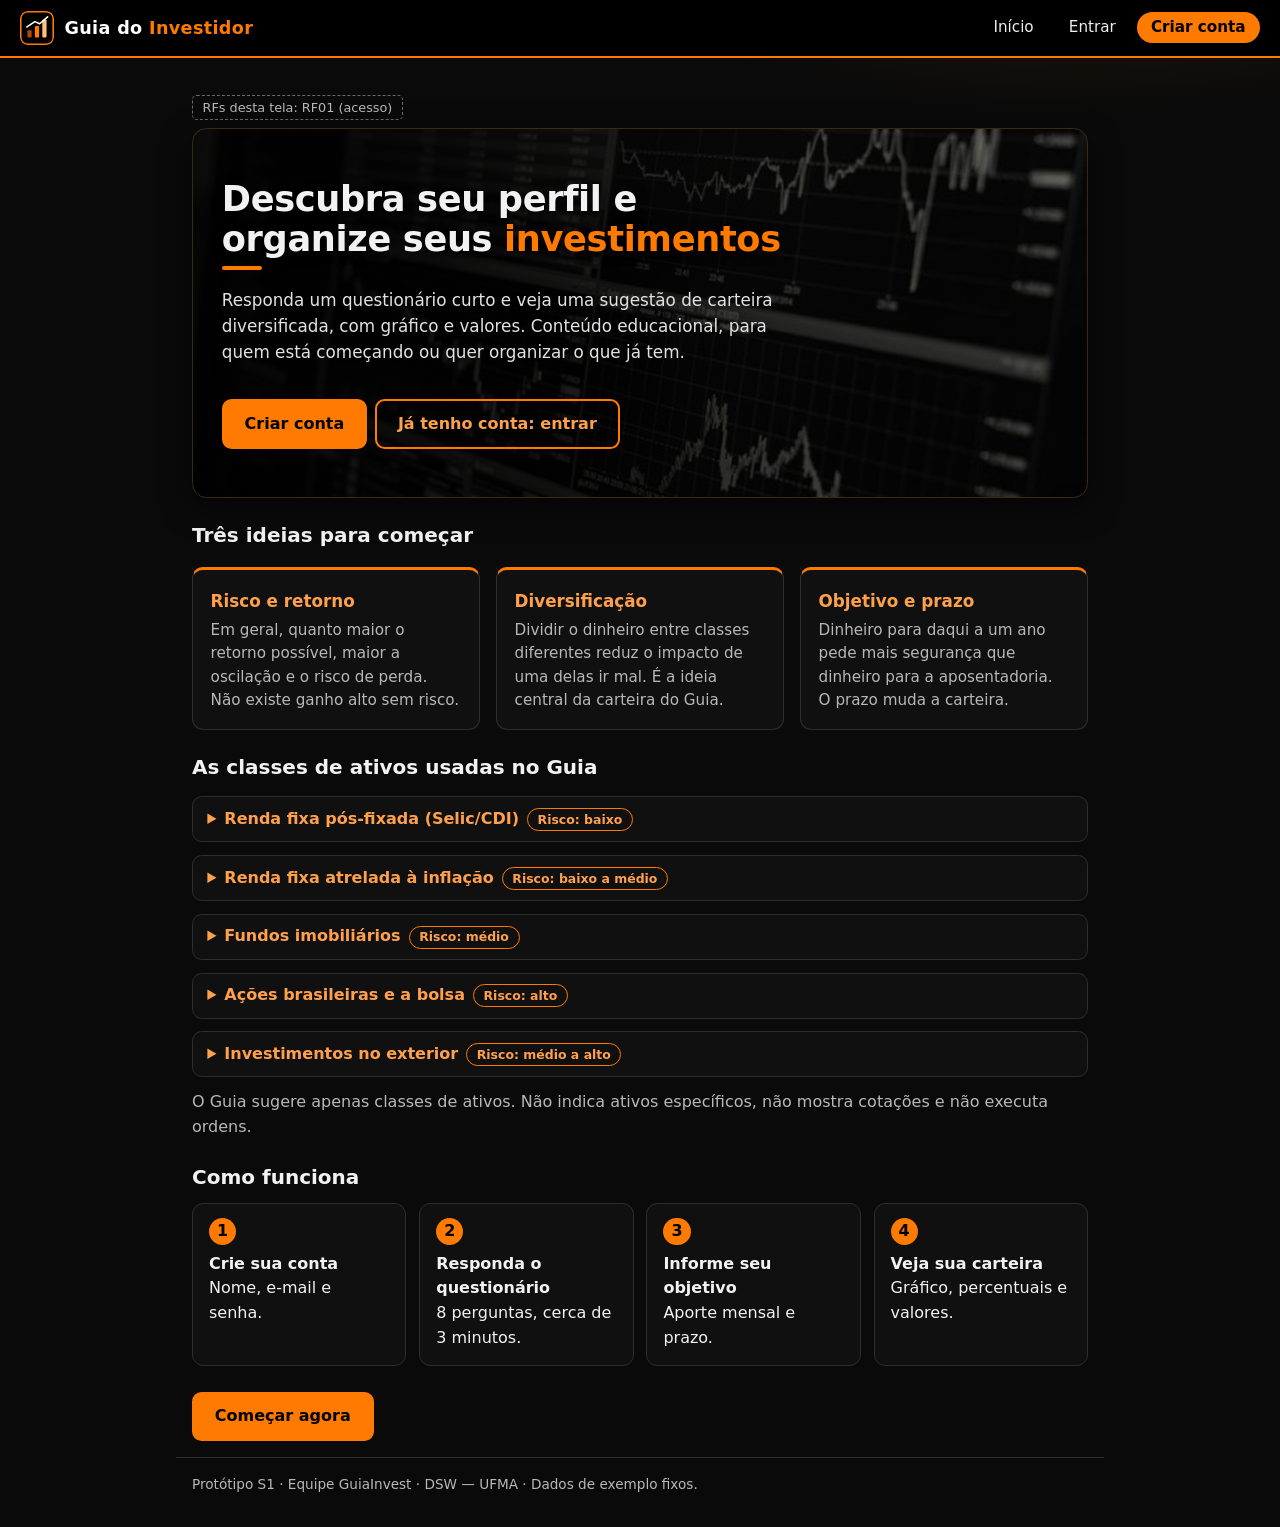
==== codigo/index.html @ d6423c80 "Protótipo S1 · Equipe GuiaInvest · DSW — UFMA" ====
<!DOCTYPE html>
<!-- Protótipo Guia do Investidor (S1). Tela: Página inicial. RFs atendidos: RF01 (acesso). HTML e CSS; app.js só para efeitos visuais opcionais, sem lógica. -->
<html lang="pt-BR"><head><meta charset="utf-8"><meta name="viewport" content="width=device-width, initial-scale=1">
<title>Página inicial — Guia do Investidor</title><link rel="stylesheet" href="style.css"></head>
<body><a class="skip" href="#conteudo">Pular para o conteúdo</a>
<header><a class="brand" href="index.html"><img src="logo.svg" alt="" width="34" height="34"><span>Guia do <b>Investidor</b></span></a><nav class="nav-pub" aria-label="Principal"><ul><li><a href="index.html">Início</a></li><li><a href="01-login.html">Entrar</a></li><li><a href="02-cadastro.html" class="cta">Criar conta</a></li></ul></nav></header>
<main id="conteudo"><p class="rf">RFs desta tela: RF01 (acesso)</p>
<section class="hero card"><h1>Descubra seu perfil e organize seus <em>investimentos</em></h1>
<p>Responda um questionário curto e veja uma sugestão de carteira diversificada, com gráfico e valores. Conteúdo educacional, para quem está começando ou quer organizar o que já tem.</p>
<a class="btn" href="02-cadastro.html">Criar conta</a><a class="btn sec" href="01-login.html">Já tenho conta: entrar</a></section>
<section aria-labelledby="b"><h2 id="b">Três ideias para começar</h2><div class="cols">
<div class="mini"><h3>Risco e retorno</h3><p>Em geral, quanto maior o retorno possível, maior a oscilação e o risco de perda. Não existe ganho alto sem risco.</p></div>
<div class="mini"><h3>Diversificação</h3><p>Dividir o dinheiro entre classes diferentes reduz o impacto de uma delas ir mal. É a ideia central da carteira do Guia.</p></div>
<div class="mini"><h3>Objetivo e prazo</h3><p>Dinheiro para daqui a um ano pede mais segurança que dinheiro para a aposentadoria. O prazo muda a carteira.</p></div></div></section>
<section aria-labelledby="c"><h2 id="c">As classes de ativos usadas no Guia</h2>
<details><summary>Renda fixa pós-fixada (Selic/CDI)<span class="tag">Risco: baixo</span></summary><p>Aplicações cujo rendimento acompanha a taxa básica de juros (Selic) ou o CDI. Costumam oscilar pouco e servem de base de segurança.</p></details>
<details><summary>Renda fixa atrelada à inflação<span class="tag">Risco: baixo a médio</span></summary><p>O rendimento combina uma taxa definida com um índice de inflação, para proteger o poder de compra no longo prazo. O valor pode variar se for resgatado antes do vencimento.</p></details>
<details><summary>Fundos imobiliários<span class="tag">Risco: médio</span></summary><p>Fundos que investem em imóveis ou em papéis do setor imobiliário. As cotas são negociadas na bolsa e costumam distribuir rendimentos periódicos, mas o preço da cota oscila.</p></details>
<details><summary>Ações brasileiras e a bolsa<span class="tag">Risco: alto</span></summary><p>Ação é uma pequena parte de uma empresa. As ações são negociadas na bolsa de valores (a B3, no Brasil), e o preço sobe e desce todos os dias. Tende a fazer mais sentido para prazos longos.</p></details>
<details><summary>Investimentos no exterior<span class="tag">Risco: médio a alto</span></summary><p>Ativos de outras economias, que ajudam a diversificar, mas sofrem também com a variação do câmbio (o valor do dólar, por exemplo).</p></details>
<p class="sub">O Guia sugere apenas classes de ativos. Não indica ativos específicos, não mostra cotações e não executa ordens.</p></section>
<section aria-labelledby="d"><h2 id="d">Como funciona</h2><ol class="passos"><li><strong>Crie sua conta</strong><br>Nome, e-mail e senha.</li><li><strong>Responda o questionário</strong><br>8 perguntas, cerca de 3 minutos.</li><li><strong>Informe seu objetivo</strong><br>Aporte mensal e prazo.</li><li><strong>Veja sua carteira</strong><br>Gráfico, percentuais e valores.</li></ol>
<a class="btn" href="02-cadastro.html">Começar agora</a></section></main>
<footer>Protótipo S1 · Equipe GuiaInvest · DSW — UFMA · Dados de exemplo fixos.</footer><script src="app.js" defer></script></body></html>
---- codigo/style.css ----
:root{--bg:#0a0a0a;--card:#141414;--card2:#1c1c1c;--bd:#2e2e2e;--tx:#f2f2f2;--mut:#b8b8b8;--or:#ff7a00;--or2:#ffa04d;--focus:#ffd166;--err:#ff8a80}
*{box-sizing:border-box}
html{scroll-behavior:smooth}
body{margin:0;font-family:"Segoe UI",system-ui,-apple-system,Arial,sans-serif;background:var(--bg) radial-gradient(60rem 28rem at 85% -10%,rgba(255,122,0,.18),transparent 60%) no-repeat;color:var(--tx);line-height:1.55;min-height:100vh}
.skip{position:absolute;left:-999px;top:0;background:var(--or);color:#000;padding:.5rem 1rem;font-weight:700}.skip:focus{left:0;z-index:9}
a{color:var(--or2)}
a:focus-visible,input:focus-visible,button:focus-visible,summary:focus-visible,[tabindex]:focus-visible{outline:3px solid var(--focus);outline-offset:2px}
header{background:#000;border-bottom:2px solid var(--or);padding:.7rem 1.25rem;display:flex;flex-wrap:wrap;gap:.5rem 1.5rem;align-items:center;justify-content:space-between;position:sticky;top:0;z-index:5}
.brand{display:flex;align-items:center;gap:.65rem;color:#fff;text-decoration:none;font-weight:800;font-size:1.1rem;letter-spacing:.02em}
.brand span b{color:var(--or)}
.brand img{display:block;border-radius:8px;transition:transform .3s}.brand:hover img{transform:rotate(-8deg) scale(1.08)}
nav ul{list-style:none;margin:0;padding:0;display:flex;flex-wrap:wrap;gap:.25rem .4rem}
nav a{color:#eee;text-decoration:none;padding:.4rem .9rem;border-radius:2rem;font-size:.95rem;transition:background .2s,color .2s}
nav a:hover{background:var(--or);color:#000}
main{max-width:58rem;margin:0 auto;padding:1.5rem 1rem 1rem}
main.auth{max-width:27rem;padding-top:2.5rem}
.logo-big{display:block;margin:0 auto .8rem;border-radius:16px;box-shadow:0 0 32px rgba(255,122,0,.45);animation:float 4s ease-in-out infinite}
@keyframes float{50%{transform:translateY(-6px)}}
.auth h1,.auth .sub{text-align:center}
.card{background:linear-gradient(180deg,var(--card2),var(--card));border:1px solid var(--bd);border-radius:.9rem;padding:1.6rem;margin-bottom:1rem;box-shadow:0 10px 30px rgba(0,0,0,.5);animation:up .5s ease both}
@keyframes up{from{opacity:0;transform:translateY(14px)}}
h1{font-size:1.6rem;margin:.1rem 0 .4rem;letter-spacing:-.01em}
h1::after{content:"";display:block;width:2.5rem;height:4px;background:var(--or);border-radius:4px;margin-top:.4rem}
.auth h1::after{margin-inline:auto}
.sub{color:var(--mut);margin:0 0 1rem}
.rf{display:inline-block;color:var(--mut);border:1px dashed #6a6a6a;border-radius:.3rem;padding:.1rem .6rem;font-size:.8rem;margin-bottom:.5rem}
.steps{list-style:none;display:flex;gap:.4rem;padding:0;margin:0 0 1rem;font-size:.85rem;flex-wrap:wrap}
.steps li{padding:.3rem .9rem;border-radius:2rem;background:var(--card2);border:1px solid var(--bd);color:var(--mut)}
.steps li.on{background:var(--or);border-color:var(--or);color:#000;font-weight:700}
label,legend{display:block;font-weight:600;margin:1rem 0 .3rem;font-size:.95rem}
input[type=text],input[type=email],input[type=password],input[type=number]{width:100%;padding:.75rem .85rem;border:1.5px solid #8a8a8a;border-radius:.55rem;font-size:1rem;background:#0c0c0c;color:#fff;transition:border-color .2s,box-shadow .2s}
input:hover{border-color:var(--or2)}input:focus{border-color:var(--or);box-shadow:0 0 0 3px rgba(255,122,0,.25)}
.pw{position:relative}.pw button{position:absolute;right:.4rem;top:.35rem;background:none;border:0;color:var(--or2);font-weight:600;cursor:pointer;padding:.4rem .6rem;border-radius:.4rem}
fieldset{border:0;padding:0;margin:0}
.opt{display:flex;gap:.7rem;align-items:center;margin:.45rem 0;padding:.8rem .9rem;border:1.5px solid var(--bd);border-radius:.6rem;background:#101010;cursor:pointer;transition:border-color .2s,background .2s,transform .15s}
.opt:hover{border-color:var(--or2);transform:translateX(3px)}
.opt input{width:1.15rem;height:1.15rem;accent-color:var(--or)}
.opt label{margin:0;font-weight:400;cursor:pointer;flex:1}
.opt.sel{border-color:var(--or);background:rgba(255,122,0,.12)}
.btn{display:inline-block;background:var(--or);color:#000;border:2px solid var(--or);border-radius:.6rem;padding:.65rem 1.3rem;font-size:1rem;font-weight:700;text-decoration:none;margin:1.1rem .5rem 0 0;transition:transform .15s,box-shadow .2s,background .2s}
.btn:hover{transform:translateY(-2px);box-shadow:0 6px 18px rgba(255,122,0,.4);background:var(--or2)}
.btn.sec{background:transparent;color:var(--or2)}.btn.sec:hover{background:rgba(255,122,0,.15)}
.btn.perigo{background:#ff6b5e;border-color:#ff6b5e;color:#000}
.auth .btn{display:block;text-align:center;margin:1rem 0 0}
.erro{color:var(--err);font-weight:600;margin:.3rem 0 0;font-size:.92rem}
.campo-erro{border-color:var(--err)!important;background:#1d0e0d!important}
.alerta{border:1px solid #7a2e28;border-left:5px solid #ff6b5e;background:#241110;color:#ffd5d0;padding:.7rem 1rem;border-radius:.5rem}
.info{border:1px solid #6b4a1f;border-left:5px solid var(--or);background:#1f1608;padding:.7rem 1rem;border-radius:.5rem}
.aviso{background:#2b2000;color:#ffd98a;border:1px solid #7a5a00;border-radius:.5rem;padding:.7rem 1rem;margin:1rem 0;font-size:.92rem}
.prog{background:#2a2a2a;border-radius:1rem;height:.6rem}
.prog span{display:block;height:100%;width:37.5%;background:linear-gradient(90deg,var(--or),var(--or2));border-radius:1rem;animation:grow 1s ease both}
@keyframes grow{from{width:0}}
.grid{display:flex;flex-wrap:wrap;gap:1.8rem;align-items:center;margin:1rem 0}
.donut{width:13rem;height:13rem;flex:none;margin:0 auto;position:relative}
.donut svg{width:100%;height:100%;transform:rotate(-90deg);animation:spin 1s ease both}
@keyframes spin{from{transform:rotate(-200deg) scale(.7);opacity:0}}
.seg{fill:none;stroke-width:6;transition:opacity .2s,stroke-width .2s}
.donut.dim .seg{opacity:.3}.donut.dim .seg.hl{opacity:1;stroke-width:7.5}
.donut b{position:absolute;inset:0;display:grid;place-content:center;text-align:center;font-size:.95rem;color:var(--mut)}
.donut b strong{display:block;font-size:1.2rem;color:var(--or)}
.kpis{display:flex;flex-wrap:wrap;gap:.7rem;margin:.8rem 0}
.kpi{flex:1;min-width:8rem;background:#101010;border:1px solid var(--bd);border-top:3px solid var(--or);border-radius:.6rem;padding:.6rem .9rem}
.kpi small{display:block;color:var(--mut);font-size:.8rem}.kpi strong{font-size:1.1rem}
.tabela{overflow-x:auto;flex:1;min-width:16rem}
table{border-collapse:collapse;width:100%}
th{background:#101010;color:var(--or2);font-size:.88rem}
th,td{border-bottom:1px solid var(--bd);padding:.6rem .7rem;text-align:left}
td.n,th.n{text-align:right}
tbody tr{transition:background .15s}tbody tr:hover,tbody tr.hl{background:rgba(255,122,0,.14)}
.sw{display:inline-block;width:.9rem;height:.9rem;border-radius:.2rem;margin-right:.5rem;vertical-align:middle}
.sr{position:absolute;left:-999px}
.dica{border-bottom:1px dotted var(--or2);cursor:help}
details{border:1px solid var(--bd);border-radius:.6rem;padding:.6rem .9rem;margin:.8rem 0;background:#101010}
summary{cursor:pointer;font-weight:600;color:var(--or2)}
.badge{display:inline-block;background:var(--or);color:#000;border-radius:2rem;padding:.25rem 1.1rem;font-size:1.3rem;font-weight:800}
footer{max-width:58rem;margin:0 auto;padding:1rem 1rem 2rem;color:var(--mut);font-size:.85rem;border-top:1px solid var(--bd)}
@media(max-width:480px){main{padding:1rem .6rem}.card{padding:1.1rem}.donut{width:11rem;height:11rem}}
@media(prefers-reduced-motion:reduce){*{animation:none!important;transition:none!important}}
.nav-pub a.cta{background:var(--or);color:#000;font-weight:700}
.hero{padding:1.5rem 0 .5rem;text-align:left}
.hero h1{font-size:2.2rem;line-height:1.15;max-width:36rem}
.hero p{color:var(--mut);max-width:36rem;font-size:1.05rem}
.hero em{font-style:normal;color:var(--or)}
.cols{display:grid;grid-template-columns:repeat(auto-fit,minmax(15rem,1fr));gap:1rem;margin:1rem 0}
.mini{background:#101010;border:1px solid var(--bd);border-top:3px solid var(--or);border-radius:.7rem;padding:1rem 1.1rem;transition:transform .2s,border-color .2s}
.mini:hover{transform:translateY(-4px);border-color:var(--or)}
.mini h3{margin:.1rem 0 .3rem;font-size:1.05rem;color:var(--or2)}.mini p{margin:0;color:var(--mut);font-size:.95rem}
h2{font-size:1.25rem;margin:1.4rem 0 .6rem}
.tag{display:inline-block;font-size:.78rem;font-weight:700;border:1px solid var(--or);color:var(--or2);border-radius:2rem;padding:.05rem .6rem;margin-left:.5rem}
details p{margin:.5rem 0 .2rem;color:var(--mut)}
.passos{counter-reset:p;list-style:none;padding:0;margin:.5rem 0;display:grid;grid-template-columns:repeat(auto-fit,minmax(12rem,1fr));gap:.8rem}
.passos li{counter-increment:p;background:#101010;border:1px solid var(--bd);border-radius:.7rem;padding:.9rem 1rem}
.passos li::before{content:counter(p);display:grid;place-items:center;width:1.7rem;height:1.7rem;border-radius:50%;background:var(--or);color:#000;font-weight:800;margin-bottom:.4rem}
@media(max-width:480px){.hero h1{font-size:1.7rem}}
.hero{background:linear-gradient(90deg,rgba(0,0,0,.92) 0%,rgba(0,0,0,.72) 55%,rgba(0,0,0,.45) 100%),url("img/fundo-bolsa.jpg") center/cover no-repeat,#000;border-color:#3a2a14;padding:3rem 1.8rem;min-height:21rem}
.hero h1{text-shadow:0 2px 12px #000}
.hero p{color:#e2e2e2}
@media(max-width:480px){.hero{padding:2rem 1.1rem;min-height:0}}
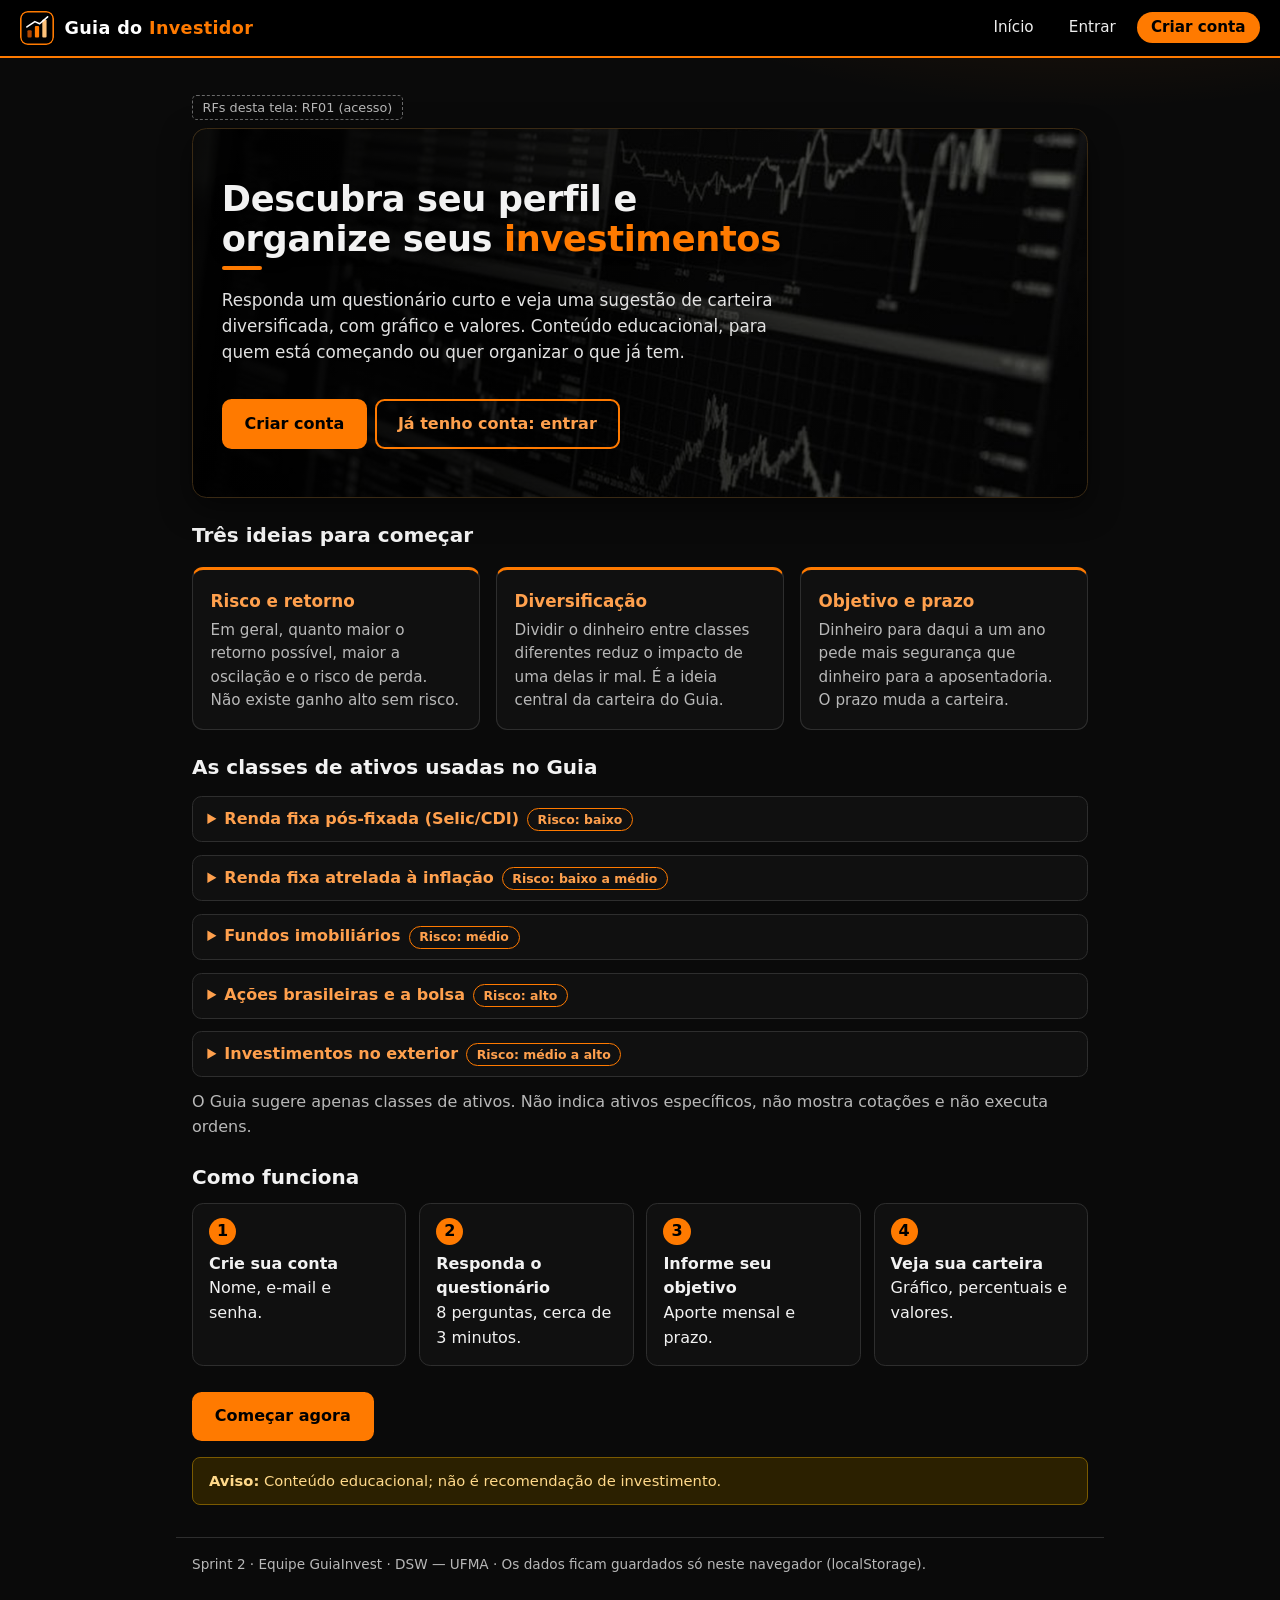
==== commit 5e0b49ae: "feat(ui): atualizar estilos, utilitários comuns e página inicial (RF13)" ====
--- a/codigo/index.html
+++ b/codigo/index.html
@@ -1,5 +1,5 @@
 <!DOCTYPE html>
-<!-- Protótipo Guia do Investidor (S1). Tela: Página inicial. RFs atendidos: RF01 (acesso). HTML e CSS; app.js só para efeitos visuais opcionais, sem lógica. -->
+<!-- Guia do Investidor — Sprint 2. Tela: Página inicial (pública). RFs atendidos: RF01 (acesso), RF13. -->
 <html lang="pt-BR"><head><meta charset="utf-8"><meta name="viewport" content="width=device-width, initial-scale=1">
 <title>Página inicial — Guia do Investidor</title><link rel="stylesheet" href="style.css"></head>
 <body><a class="skip" href="#conteudo">Pular para o conteúdo</a>
@@ -20,5 +20,6 @@
 <details><summary>Investimentos no exterior<span class="tag">Risco: médio a alto</span></summary><p>Ativos de outras economias, que ajudam a diversificar, mas sofrem também com a variação do câmbio (o valor do dólar, por exemplo).</p></details>
 <p class="sub">O Guia sugere apenas classes de ativos. Não indica ativos específicos, não mostra cotações e não executa ordens.</p></section>
 <section aria-labelledby="d"><h2 id="d">Como funciona</h2><ol class="passos"><li><strong>Crie sua conta</strong><br>Nome, e-mail e senha.</li><li><strong>Responda o questionário</strong><br>8 perguntas, cerca de 3 minutos.</li><li><strong>Informe seu objetivo</strong><br>Aporte mensal e prazo.</li><li><strong>Veja sua carteira</strong><br>Gráfico, percentuais e valores.</li></ol>
-<a class="btn" href="02-cadastro.html">Começar agora</a></section></main>
-<footer>Protótipo S1 · Equipe GuiaInvest · DSW — UFMA · Dados de exemplo fixos.</footer><script src="app.js" defer></script></body></html>+<a class="btn" href="02-cadastro.html">Começar agora</a></section>
+<p class="aviso" role="note"><strong>Aviso:</strong> Conteúdo educacional; não é recomendação de investimento.</p></main>
+<footer>Sprint 2 · Equipe GuiaInvest · DSW — UFMA · Os dados ficam guardados só neste navegador (localStorage).</footer><script src="js/regras.js"></script><script src="js/dados.js"></script><script src="app.js"></script></body></html>
--- a/codigo/style.css
+++ b/codigo/style.css
@@ -96,3 +96,10 @@
 .hero h1{text-shadow:0 2px 12px #000}
 .hero p{color:#e2e2e2}
 @media(max-width:480px){.hero{padding:2rem 1.1rem;min-height:0}}
+/* Sprint 2: botões de formulário, estados ocultos e saudação no menu */
+button.btn{font-family:inherit;cursor:pointer}
+[hidden]{display:none!important}
+.ola{display:inline-block;padding:.4rem .6rem;color:var(--or2);font-weight:700;font-size:.95rem}
+.ola:empty{display:none}
+.prev{font-size:.9rem}
+.donut b strong{font-size:1rem}
